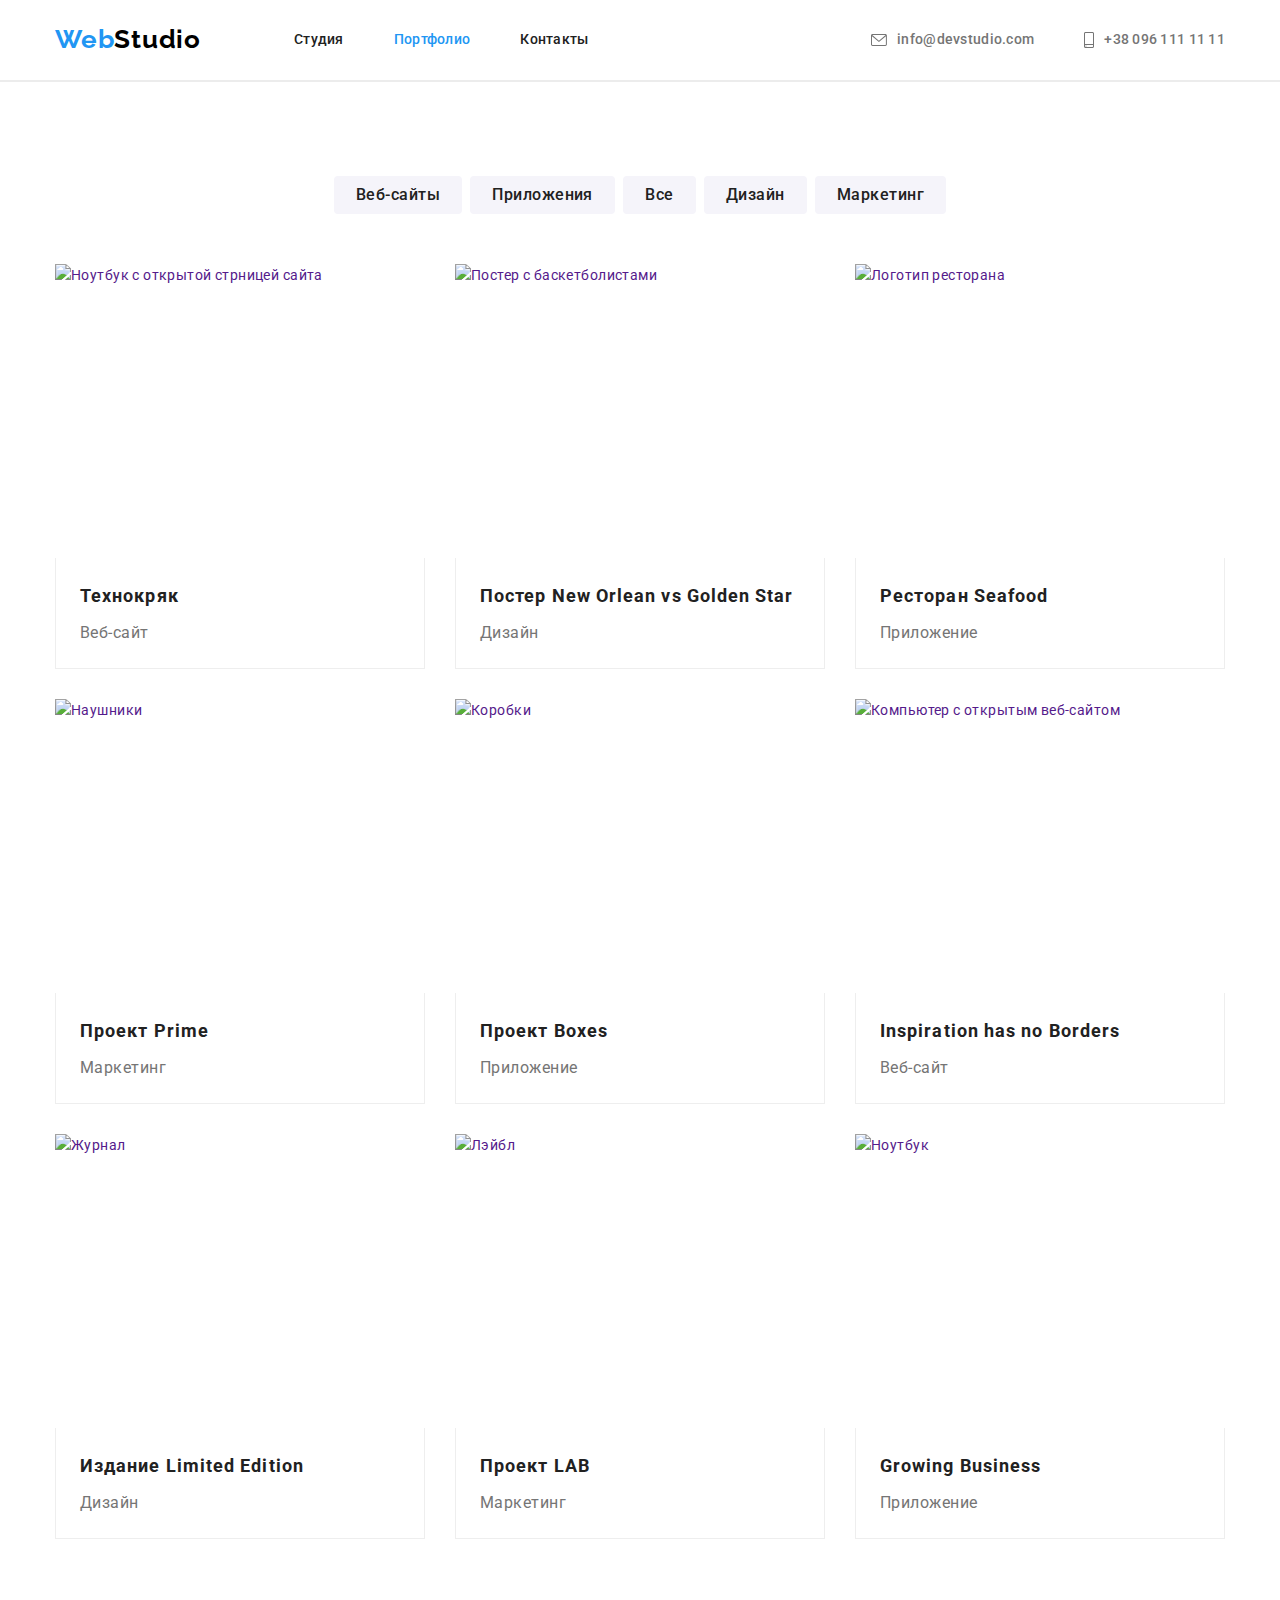
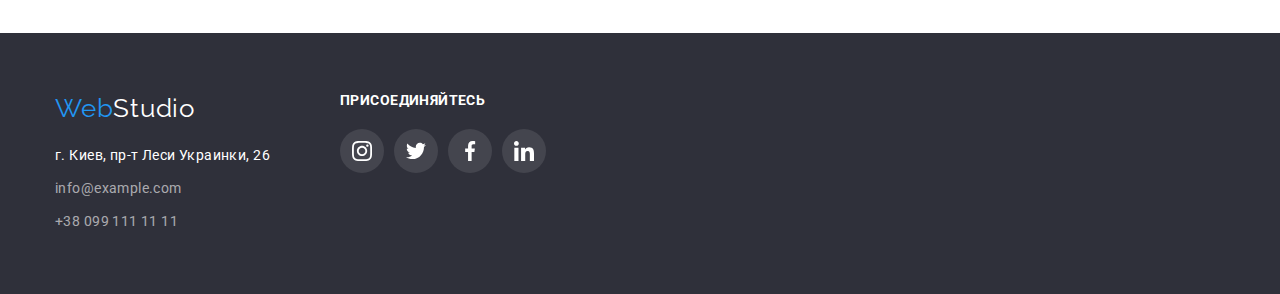
==== portfolio.html @ 52f89c38 "Home work4" ====
<!DOCTYPE html>
<html lang="ru">

<head>
    <link rel="stylesheet" href="./css/style.css">
    <meta charset="UTF-8">
    <meta http-equiv="X-UA-Compatible" content="IE=edge">
    <meta name="viewport" content="width=device-width, initial-scale=1.0">
    <title>Портфолио</title>
    <link rel="preconnect" href="https://fonts.googleapis.com">
    <link rel="preconnect" href="https://fonts.gstatic.com" crossorigin>
    <link href="https://fonts.googleapis.com/css2?family=Raleway:wght@700&family=Roboto:wght@400;500;700;900&display=swap"
        rel="stylesheet">
    <link rel="stylesheet" href="https://cdn.jsdelivr.net/npm/modern-normalize@1.1.0/modern-normalize.min.css">
    <link rel="stylesheet" href="./css/style.css">
</head>
<body>
    <header class="header">
        <div class="container">
        <a class="header-logo" href="./index.html" lang="en"> <span class="logo">Web</span>Studio</a>
        <nav class="nav">
            <ul class="nav-list">
                <li>
                    <a href="./index.html" class="nav-link ">Студия</a>
                </li>
                <li>
                    <a href="./portfolio.html" class="nav-link current">Портфолио</a>
                </li>
                <li>
                    <a href="" class="nav-link">Контакты</a>
                </li>
            </ul>
        </nav>
        <ul class="contacts">
            <li class="">
                <a href="mailto:info@devstudio.com" class="contact-list">
                    <svg class="contacts-icon-envelope">
                        <use href="./images/icons.svg#icon-envelope"></use>
                    </svg>
                    info@devstudio.com</a>
            </li>
            <li class="">
                <a href="tel:+380961111111" class="contact-list">
                    <svg class="contacts-icon-smartphone">
                        <use href="./images/icons.svg#icon-smartphone"></use>
                    </svg>
                    +38 096 111 11 11</a>
            </li>
        </ul>
        </div>
    </header>
    <main>
        <section class="portfolio-section">
            <div class="container">
            <h1 class="visually-hidden">Портфолио</h1>
            <ul class="button-list">
                <li class="item"><button type="button" class="button">Веб-сайты</button></li>
                <li class="item"><button type="button" class="button">Приложения</button></li>
                <li class="item"><button type="button" class="button">Все</button></li>
                <li class="item"><button type="button" class="button">Дизайн</button></li>
                <li class="item"><button type="button" class="button">Маркетинг</button></li> 
            </ul>
            <ul class="portfolio-list">
                <li class="portfolio-item">
                    <a class="portfolio-link" href="">
                        <img src="./images/portfolio/logo-site.jpg" alt="Ноутбук с открытой стрницей сайта" width="370" height="294"> 
                        <div class="portfolio-item-down">
                        <h2 class="portfolio-list-title">Технокряк</h2>
                        <p class="portfolio-description">Веб-сайт</p>
                        </div>
                    </a>
                </li>
                <li class="portfolio-item">
                    <a  class="portfolio-link" href="">
                        <img src="./images/portfolio/design-poster.jpg" alt="Постер с баскетболистами" width="370" height="294">
                        <div class="portfolio-item-down">
                        <h2 class="portfolio-list-title">Постер New Orlean vs Golden Star</h2>
                        <p class="portfolio-description">Дизайн</p>
                        </div>
                    </a>
                </li>
                <li class="portfolio-item">
                    <a  class="portfolio-link" href="">
                        <img src="./images/portfolio/application-restaurant.jpg" alt="Логотип ресторана" width="370" height="294">
                        <div class="portfolio-item-down">
                        <h2 class="portfolio-list-title">Ресторан Seafood</h2>
                        <p class="portfolio-description">Приложение</p>
                        </div>
                    </a>
                </li>
                <li class="portfolio-item">
                    <a  class="portfolio-link" href="">
                        <img src="./images/portfolio/project-prime.jpg" alt="Наушники" width="370" height="294">
                        <div class="portfolio-item-down">
                        <h2 class="portfolio-list-title">Проект Prime</h2>
                        <p class="portfolio-description">Маркетинг</p>
                        </div>
                    </a>
                </li>
                <li class="portfolio-item">
                    <a  class="portfolio-link" href="">
                        <img src="./images/portfolio/project-boxes.jpg" alt="Коробки" width="370" height="294">
                        <div class="portfolio-item-down">
                        <h2 class="portfolio-list-title">Проект Boxes</h2>
                        <p class="portfolio-description">Приложение</p>
                        </div>
                    </a>
                </li>
                <li class="portfolio-item">
                    <a  class="portfolio-link" href="">
                        <img src="./images/portfolio/website.jpg" alt="Компьютер с открытым веб-сайтом" width="370" height="294">
                        <div class="portfolio-item-down">
                        <h2 class="portfolio-list-title">Inspiration has no Borders</h2>
                        <p class="portfolio-description">Веб-сайт</p>
                        </div>
                    </a>
                </li>
                <li class="portfolio-item">
                    <a  class="portfolio-link" href="">
                        <img src="./images/portfolio/design-magazine.jpg" alt="Журнал" width="370" height="294">
                        <div class="portfolio-item-down">                        <h2 class="portfolio-list-title">Издание Limited Edition</h2>
                        <p class="portfolio-description">Дизайн</p>
                        </div>
                    </a>
                </li>
                <li class="portfolio-item">
                    <a  class="portfolio-link" href="">
                        <img src="./images/portfolio/marketing.jpg" alt="Лэйбл" width="370" height="294">
                        <div class="portfolio-item-down">                        <h2 class="portfolio-list-title">Проект LAB</h2>
                        <p class="portfolio-description">Маркетинг</p>
                        </div>        
                    </a>
                </li>
                <li class="portfolio-item">
                    <a  class="portfolio-link" href="">
                        <img src="./images/portfolio/application-for-busines.jpg" alt="Ноутбук" width="370" height="294">
                        <div class="portfolio-item-down">                        <h2 class="portfolio-list-title">Growing Business</h2>
                        <p class="portfolio-description">Приложение</p>
                        </div>
                    </a>
                </li>
            </ul>
            </div>
         </section>
    </main>
    <footer class="footer">
        <div class="container">
        <div class="footer-container">
            <div>
                <a href="./index.html" lang="en" class="footer-logo"><span class="logo">Web</span>Studio</a>
                <address><span class="adress">г. Киев, пр-т Леси Украинки, 26</span>
                    <ul class="footer-list">
                        <li>
                            <a href="mailto:info@example.com" class="footer-contacts">info@example.com</a>
                        </li>
                        <li>
                            <a href="tel:+380991111111" class="footer-contacts">+38 099 111 11 11</a>
                        </li>
                    </ul>
                </address>
            </div>
        
            <div class="footer-social-icon">
                <p>Присоединяйтесь</p>
                <ul class="social-icons-list">
                    <li class="social-icon-item">
                        <a href="" class="social-link-footer">
                            <svg width="20" height="20">
                                <use href="./images/icons.svg#icon-instagram"></use>
                            </svg>
                        </a>
        
                    </li>
                    <li class="social-icon-item">
                        <a href="" class="social-link-footer">
                            <svg width="20" height="20">
                                <use href="./images/icons.svg#icon-twitter"></use>
                            </svg>
                        </a>
                    </li>
                    <li class="social-icon-item">
                        <a href="" class="social-link-footer">
                            <svg width="20" height="20">
                                <use href="./images/icons.svg#icon-facebook"></use>
                            </svg>
                        </a>
                    </li>
                    <li class="social-icon-item">
                        <a href="" class="social-link-footer">
                            <svg width="20" height="20">
                                <use href="./images/icons.svg#icon-linkedin"></use>
                            </svg>
                        </a>
        
                    </li>
                </ul>
            </div>
        </div>
        </div>
    </footer>
</body>
</html>
---- css/style.css ----
:root {
  /* Шрифт */
  --main-font: 'Roboto', sans-serif;
  /* Цвет текста*/
  --primary-text-color: #757575;
  --title-text-colour: #212121;
  --accent-colour: #2196f3;
  /* Цвет фона акцент */
  --background: #2f303a;
}
body {
  font-family: var(--main-font);
  font-size: 14px;
  line-height: 1.71;
  letter-spacing: 0.03em;
  color: var(--primary-text-color);
  background-color: #fff;
}
img {
  display: block;
}

h1,
h2,
h3,
h4,
h5,
h6,
p,
ul {
  margin: 0;
}
.container {
  width: 1200px;
  margin-left: auto;
  margin-right: auto;
  padding-left: 15px;
  padding-right: 15px;
}
.section {
  padding-top: 94px;
  padding-bottom: 94px;
}
.visually-hidden {
  position: absolute;
  white-space: nowrap;
  width: 1px;
  height: 1px;
  overflow: hidden;
  border: 0;
  padding: 0;
  clip: rect(0 0 0 0);
  clip-path: inset(50%);
  margin: -1px;
}

.nav-list,
.contacts,
.features-list,
.work-list,
.team-list,
.footer-list,
.portfolio-list,
.button-list,
.clients-list,
.social-icons-list {
  list-style: none;
  padding: 0;
}
.header-logo,
.nav-link,
.contact-list,
.footer-logo,
.footer-contacts {
  text-decoration: none;
}
/*Шапка*/
.header {
  border-bottom-width: 2px;
  border-bottom-style: solid;
  border-bottom-color: #ececec;
}
.header .container {
  display: flex;
  align-items: center;
}
.nav-list {
  display: flex;
}
.nav-list li:not(:last-child) {
  margin-right: 50px;
}
.contacts li:last-child {
  margin-left: 50px;
}

.header-logo {
  display: inline-block;
  padding-left: 0;
  padding-top: 24px;
  padding-bottom: 25px;
  margin-right: 93px;

  font-family: Raleway;
  font-weight: 700;
  font-size: 26px;
  line-height: 1.19;
  letter-spacing: 0.03em;
  color: #000000;
}
.logo {
  color: var(--accent-colour);
}
.nav-link,
.contact-list {
  display: inline-block;
  padding-top: 32px;
  padding-bottom: 32px;

  font-weight: 500;
  font-size: 14px;
  line-height: 1.14;
  letter-spacing: 0.02em;
  color: var(--title-text-colour);
}

.nav-link.current {
  color: var(--accent-colour);
}
.contacts {
  display: flex;
  margin-left: auto;
  align-items: center;
}

.contact-list {
  color: var(--primary-text-color);
  fill: #757575;
  display: flex;
  align-items: center;
}

.contacts-icon-envelope {
  margin-right: 10px;
  width: 16px;
  height: 12px;
}
.contacts-icon-smartphone {
  margin-right: 10px;
  width: 10px;
  height: 16px;
}
.contact-list:hover,
.contact-list:focus,
.nav-link:hover,
.nav-link:focus,
.footer-contacts:hover,
.footer-contacts:focus {
  color: var(--accent-colour);
  fill: var(--accent-colour);
}
.contacts-icon-envelope:hover,
.contacts-icon-envelope:focus {
  fill: var(--accent-colour);
}
/*Герой*/

.hero {
  background-color: var(--background);
  padding-top: 200px;
  padding-bottom: 200px;
}

.overlay {
  max-width: 1600px;
  margin-left: auto;
  margin-right: auto;
  background-image: linear-gradient(rgba(47, 48, 58, 0.4), rgba(47, 48, 58, 0.4)),
    url(../images/hero.jpg);
  background-repeat: no-repeat;
  background-position: center;
  background-size: cover;
}
.hero-title {
  font-weight: 900;
  font-size: 44px;
  line-height: 1.36;
  text-align: center;
  max-width: 696px;
  letter-spacing: 0.06em;
  text-transform: uppercase;
  color: #ffffff;
  margin-bottom: 30px;
  margin-left: auto;
  margin-right: auto;
}

.button-hero {
  display: block;
  padding-top: 10px;
  padding-bottom: 10px;
  padding-left: 32px;
  padding-right: 32px;

  border-radius: 4px;
  border: none;

  min-width: 200px;
  min-height: 50px;
  font-weight: 700;
  font-size: 16px;
  text-align: center;
  line-height: 1.88;
  color: #ffffff;
  background-color: var(--accent-colour);
  box-shadow: 0px 4px 4px rgba(0, 0, 0, 0.15);
  cursor: pointer;

  margin-left: auto;
  margin-right: auto;
}
.button-hero:hover,
.button-hero:focus {
  background-color: #188ce8;
}
/*Особенности*/
.features {
  padding-top: 94px;
}
.features-list {
  display: flex;
}
.features-list li {
  width: 270px;
}
.features-list li:not(:last-child) {
  margin-right: 30px;
}
.features-icons {
  width: 270px;
  height: 120px;
  background-color: #f5f4f4;
  border-radius: 4px;
  padding: 25px 100px;
}
.features-icon {
  width: 70px;
  height: 70px;
}
.features-list-title {
  font-weight: 700;
  font-size: 14px;
  line-height: 1.14;
  letter-spacing: 0.03em;
  text-transform: uppercase;
  color: var(--title-text-colour);
  margin-bottom: 10px;
  margin-top: 30px;
}
.features-description {
  font-size: 14px;
  line-height: 1.71;
  letter-spacing: 0.03em;
  color: var(--primary-text-color);
}

/*Чем мы занимаемся*/
.work-title,
.team-title,
.clients-title {
  font-weight: 700;
  font-size: 36px;
  line-height: 1.17;
  text-align: center;
  letter-spacing: 0.03em;
  color: var(--title-text-colour);
  margin-bottom: 50px;
}
.work-list {
  display: flex;
}
.work-list li:not(:last-child) {
  margin-right: 30px;
}
/*Наша команда*/
.team {
  background-color: #f5f4fa;
}
.team-list {
  display: flex;
  background-color: #fff;
}
.team-list .team-list-item {
  width: 270px;
  box-shadow: 0px 1px 3px rgba(0, 0, 0, 0.12), 0px 1px 1px rgba(0, 0, 0, 0.14),
    0px 2px 1px rgba(0, 0, 0, 0.2);
  border-radius: 0px 0px 4px 4px;
}
.team-list .team-list-item:not(:last-child) {
  margin-right: 30px;
}
.team-descriptional {
  padding-top: 30px;
  padding-left: 32px;
  padding-right: 32px;
  padding-bottom: 30px;
}
.team-member {
  font-weight: 500;
  font-size: 16px;
  line-height: 1.19;
  text-align: center;
  letter-spacing: 0.03em;
  color: var(--title-text-colour);
  margin-bottom: 10px;
}
.team-profession {
  font-size: 16px;
  line-height: 1.19;
  text-align: center;
  letter-spacing: 0.03em;
  color: var(--primary-text-color);

  margin-bottom: 16px;
}

.social-icons-list {
  display: flex;
  flex-direction: row;
  align-items: center;
  margin-right: -10px;
}

.social-link:hover,
.social-link:focus {
  background-color: var(--accent-colour);
  fill: #fff;
}
.social-link {
  display: flex;
  align-items: center;
  justify-content: center;
  width: 44px;
  height: 44px;
  border-radius: 50%;
  fill: #afb1b8;
  background-color: #fff;
}
.social-icon-item {
  margin-right: 10px;
}
/*Постоянные клиенты*/
.clients {
  padding-top: 94px;
  padding-bottom: 94px;
}
.clients-title {
  margin-bottom: 50px;
}
.clients-list {
  display: flex;
  margin-right: -30px;
}
.client-item {
  fill: #afb1b8;
  padding: 16px 32px;
  border: 1px solid #afb1b8;
  border-radius: 4px;
  width: 170px;
  height: 92px;
  margin-right: 30px;
}
.client-item:hover,
.client-item:focus {
  border-color: var(--accent-colour);
}
.client-icon {
  width: 106px;
  height: 60px;
  fill: #afb1b8;
}
.client-icon:hover,
.client-icon:focus {
  fill: var(--accent-colour);
}
/*Подвал*/
.footer {
  background-color: var(--background);
  padding-top: 60px;
  padding-bottom: 60px;
}
.footer-container {
  display: flex;
  flex-direction: row;
}
.footer-container div:first-child {
  margin-right: 70px;
}
.footer-logo {
  display: inline-block;
  margin-bottom: 20px;

  font-family: Raleway;
  font-weight: 700px;
  font-size: 26px;
  line-height: 1.19;
  letter-spacing: 0.03em;
  color: #ffffff;
}

.adress {
  display: inline-block;
  margin-bottom: 9px;

  font-style: normal;
  font-size: 14px;
  line-height: 1.71;
  letter-spacing: 0.03em;
  color: #ffffff;
}
.footer-contacts {
  font-style: normal;
  font-size: 14px;
  line-height: 1.71;
  letter-spacing: 0.03em;
  color: rgba(255, 255, 255, 0.6);
}
.footer-list li:not(:last-child) {
  margin-bottom: 9px;
}
.footer-social-icon p {
  margin-bottom: 20px;

  font-weight: 700;
  font-size: 14px;
  line-height: 1.14;
  letter-spacing: 0.03em;
  text-transform: uppercase;
  color: #ffffff;
}
.social-link-footer:hover,
.social-link-footer:focus {
  background-color: var(--accent-colour);
  fill: #fff;
}
.social-link-footer {
  display: flex;
  align-items: center;
  justify-content: center;
  width: 44px;
  height: 44px;
  border-radius: 50%;
  fill: #fff;
  background-color: rgba(255, 255, 255, 0.1);
}

/*Портфолио*/
.portfolio-section {
  padding-top: 94px;
  padding-bottom: 94px;
}

.button-list {
  display: flex;
  margin-bottom: 50px;
  justify-content: center;
}
.button-list > .item:not(:last-child) {
  margin-right: 8px;
}
.button {
  display: inline-block;
  padding-top: 6px;
  padding-bottom: 6px;
  padding-left: 22px;
  padding-right: 22px;

  border-radius: 4px;
  border: none;
  cursor: pointer;

  min-width: 73px;
  font-weight: 500;
  font-size: 16px;
  line-height: 1.63;
  text-align: center;
  letter-spacing: 0.03em;
  color: var(--title-text-colour);
  background-color: #f5f4fa;
}
.button:hover,
.button:focus {
  color: #ffffff;
  background-color: var(--accent-colour);
  box-shadow: 0px 3px 1px rgba(0, 0, 0, 0.1), 0px 1px 2px rgba(0, 0, 0, 0.08),
    0px 2px 2px rgba(0, 0, 0, 0.12);
}

/* Примеры работ*/
.portfolio-list {
  display: flex;
  flex-wrap: wrap;
}
.portfolio-list li {
  width: 370px;
}
.portfolio-item-down {
  border: 1px solid #eeeeee;
  border-top: none;
  padding-top: 20px;
  padding-bottom: 20px;
  padding-left: 24px;
  padding-right: 24px;
}
.portfolio-item {
  margin-right: 30px;
  margin-bottom: 30px;
}
.portfolio-item:hover,
.portfolio-item:focus {
  box-shadow: 0px 1px 1px rgba(0, 0, 0, 0.12), 0px 4px 4px rgba(0, 0, 0, 0.06),
    1px 4px 6px rgba(0, 0, 0, 0.16);
}
.portfolio-item:nth-child(3n) {
  margin-right: 0;
}
.portfolio-item:nth-last-child(-n + 3) {
  margin-bottom: 0;
}
.portfolio-link {
  text-decoration: none;
}
.portfolio-list-title {
  display: inline-block;
  font-weight: 700;
  font-size: 18px;
  line-height: 2;
  letter-spacing: 0.06em;
  color: var(--title-text-colour);
  margin-bottom: 4px;
}
.portfolio-description {
  font-size: 16px;
  line-height: 1.88;
  letter-spacing: 0.03em;
  color: var(--primary-text-color);
}
---- css/style.css ----
:root {
  /* Шрифт */
  --main-font: 'Roboto', sans-serif;
  /* Цвет текста*/
  --primary-text-color: #757575;
  --title-text-colour: #212121;
  --accent-colour: #2196f3;
  /* Цвет фона акцент */
  --background: #2f303a;
}
body {
  font-family: var(--main-font);
  font-size: 14px;
  line-height: 1.71;
  letter-spacing: 0.03em;
  color: var(--primary-text-color);
  background-color: #fff;
}
img {
  display: block;
}

h1,
h2,
h3,
h4,
h5,
h6,
p,
ul {
  margin: 0;
}
.container {
  width: 1200px;
  margin-left: auto;
  margin-right: auto;
  padding-left: 15px;
  padding-right: 15px;
}
.section {
  padding-top: 94px;
  padding-bottom: 94px;
}
.visually-hidden {
  position: absolute;
  white-space: nowrap;
  width: 1px;
  height: 1px;
  overflow: hidden;
  border: 0;
  padding: 0;
  clip: rect(0 0 0 0);
  clip-path: inset(50%);
  margin: -1px;
}

.nav-list,
.contacts,
.features-list,
.work-list,
.team-list,
.footer-list,
.portfolio-list,
.button-list,
.clients-list,
.social-icons-list {
  list-style: none;
  padding: 0;
}
.header-logo,
.nav-link,
.contact-list,
.footer-logo,
.footer-contacts {
  text-decoration: none;
}
/*Шапка*/
.header {
  border-bottom-width: 2px;
  border-bottom-style: solid;
  border-bottom-color: #ececec;
}
.header .container {
  display: flex;
  align-items: center;
}
.nav-list {
  display: flex;
}
.nav-list li:not(:last-child) {
  margin-right: 50px;
}
.contacts li:last-child {
  margin-left: 50px;
}

.header-logo {
  display: inline-block;
  padding-left: 0;
  padding-top: 24px;
  padding-bottom: 25px;
  margin-right: 93px;

  font-family: Raleway;
  font-weight: 700;
  font-size: 26px;
  line-height: 1.19;
  letter-spacing: 0.03em;
  color: #000000;
}
.logo {
  color: var(--accent-colour);
}
.nav-link,
.contact-list {
  display: inline-block;
  padding-top: 32px;
  padding-bottom: 32px;

  font-weight: 500;
  font-size: 14px;
  line-height: 1.14;
  letter-spacing: 0.02em;
  color: var(--title-text-colour);
}

.nav-link.current {
  color: var(--accent-colour);
}
.contacts {
  display: flex;
  margin-left: auto;
  align-items: center;
}

.contact-list {
  color: var(--primary-text-color);
  fill: #757575;
  display: flex;
  align-items: center;
}

.contacts-icon-envelope {
  margin-right: 10px;
  width: 16px;
  height: 12px;
}
.contacts-icon-smartphone {
  margin-right: 10px;
  width: 10px;
  height: 16px;
}
.contact-list:hover,
.contact-list:focus,
.nav-link:hover,
.nav-link:focus,
.footer-contacts:hover,
.footer-contacts:focus {
  color: var(--accent-colour);
  fill: var(--accent-colour);
}
.contacts-icon-envelope:hover,
.contacts-icon-envelope:focus {
  fill: var(--accent-colour);
}
/*Герой*/

.hero {
  background-color: var(--background);
  padding-top: 200px;
  padding-bottom: 200px;
}

.overlay {
  max-width: 1600px;
  margin-left: auto;
  margin-right: auto;
  background-image: linear-gradient(rgba(47, 48, 58, 0.4), rgba(47, 48, 58, 0.4)),
    url(../images/hero.jpg);
  background-repeat: no-repeat;
  background-position: center;
  background-size: cover;
}
.hero-title {
  font-weight: 900;
  font-size: 44px;
  line-height: 1.36;
  text-align: center;
  max-width: 696px;
  letter-spacing: 0.06em;
  text-transform: uppercase;
  color: #ffffff;
  margin-bottom: 30px;
  margin-left: auto;
  margin-right: auto;
}

.button-hero {
  display: block;
  padding-top: 10px;
  padding-bottom: 10px;
  padding-left: 32px;
  padding-right: 32px;

  border-radius: 4px;
  border: none;

  min-width: 200px;
  min-height: 50px;
  font-weight: 700;
  font-size: 16px;
  text-align: center;
  line-height: 1.88;
  color: #ffffff;
  background-color: var(--accent-colour);
  box-shadow: 0px 4px 4px rgba(0, 0, 0, 0.15);
  cursor: pointer;

  margin-left: auto;
  margin-right: auto;
}
.button-hero:hover,
.button-hero:focus {
  background-color: #188ce8;
}
/*Особенности*/
.features {
  padding-top: 94px;
}
.features-list {
  display: flex;
}
.features-list li {
  width: 270px;
}
.features-list li:not(:last-child) {
  margin-right: 30px;
}
.features-icons {
  width: 270px;
  height: 120px;
  background-color: #f5f4f4;
  border-radius: 4px;
  padding: 25px 100px;
}
.features-icon {
  width: 70px;
  height: 70px;
}
.features-list-title {
  font-weight: 700;
  font-size: 14px;
  line-height: 1.14;
  letter-spacing: 0.03em;
  text-transform: uppercase;
  color: var(--title-text-colour);
  margin-bottom: 10px;
  margin-top: 30px;
}
.features-description {
  font-size: 14px;
  line-height: 1.71;
  letter-spacing: 0.03em;
  color: var(--primary-text-color);
}

/*Чем мы занимаемся*/
.work-title,
.team-title,
.clients-title {
  font-weight: 700;
  font-size: 36px;
  line-height: 1.17;
  text-align: center;
  letter-spacing: 0.03em;
  color: var(--title-text-colour);
  margin-bottom: 50px;
}
.work-list {
  display: flex;
}
.work-list li:not(:last-child) {
  margin-right: 30px;
}
/*Наша команда*/
.team {
  background-color: #f5f4fa;
}
.team-list {
  display: flex;
  background-color: #fff;
}
.team-list .team-list-item {
  width: 270px;
  box-shadow: 0px 1px 3px rgba(0, 0, 0, 0.12), 0px 1px 1px rgba(0, 0, 0, 0.14),
    0px 2px 1px rgba(0, 0, 0, 0.2);
  border-radius: 0px 0px 4px 4px;
}
.team-list .team-list-item:not(:last-child) {
  margin-right: 30px;
}
.team-descriptional {
  padding-top: 30px;
  padding-left: 32px;
  padding-right: 32px;
  padding-bottom: 30px;
}
.team-member {
  font-weight: 500;
  font-size: 16px;
  line-height: 1.19;
  text-align: center;
  letter-spacing: 0.03em;
  color: var(--title-text-colour);
  margin-bottom: 10px;
}
.team-profession {
  font-size: 16px;
  line-height: 1.19;
  text-align: center;
  letter-spacing: 0.03em;
  color: var(--primary-text-color);

  margin-bottom: 16px;
}

.social-icons-list {
  display: flex;
  flex-direction: row;
  align-items: center;
  margin-right: -10px;
}

.social-link:hover,
.social-link:focus {
  background-color: var(--accent-colour);
  fill: #fff;
}
.social-link {
  display: flex;
  align-items: center;
  justify-content: center;
  width: 44px;
  height: 44px;
  border-radius: 50%;
  fill: #afb1b8;
  background-color: #fff;
}
.social-icon-item {
  margin-right: 10px;
}
/*Постоянные клиенты*/
.clients {
  padding-top: 94px;
  padding-bottom: 94px;
}
.clients-title {
  margin-bottom: 50px;
}
.clients-list {
  display: flex;
  margin-right: -30px;
}
.client-item {
  fill: #afb1b8;
  padding: 16px 32px;
  border: 1px solid #afb1b8;
  border-radius: 4px;
  width: 170px;
  height: 92px;
  margin-right: 30px;
}
.client-item:hover,
.client-item:focus {
  border-color: var(--accent-colour);
}
.client-icon {
  width: 106px;
  height: 60px;
  fill: #afb1b8;
}
.client-icon:hover,
.client-icon:focus {
  fill: var(--accent-colour);
}
/*Подвал*/
.footer {
  background-color: var(--background);
  padding-top: 60px;
  padding-bottom: 60px;
}
.footer-container {
  display: flex;
  flex-direction: row;
}
.footer-container div:first-child {
  margin-right: 70px;
}
.footer-logo {
  display: inline-block;
  margin-bottom: 20px;

  font-family: Raleway;
  font-weight: 700px;
  font-size: 26px;
  line-height: 1.19;
  letter-spacing: 0.03em;
  color: #ffffff;
}

.adress {
  display: inline-block;
  margin-bottom: 9px;

  font-style: normal;
  font-size: 14px;
  line-height: 1.71;
  letter-spacing: 0.03em;
  color: #ffffff;
}
.footer-contacts {
  font-style: normal;
  font-size: 14px;
  line-height: 1.71;
  letter-spacing: 0.03em;
  color: rgba(255, 255, 255, 0.6);
}
.footer-list li:not(:last-child) {
  margin-bottom: 9px;
}
.footer-social-icon p {
  margin-bottom: 20px;

  font-weight: 700;
  font-size: 14px;
  line-height: 1.14;
  letter-spacing: 0.03em;
  text-transform: uppercase;
  color: #ffffff;
}
.social-link-footer:hover,
.social-link-footer:focus {
  background-color: var(--accent-colour);
  fill: #fff;
}
.social-link-footer {
  display: flex;
  align-items: center;
  justify-content: center;
  width: 44px;
  height: 44px;
  border-radius: 50%;
  fill: #fff;
  background-color: rgba(255, 255, 255, 0.1);
}

/*Портфолио*/
.portfolio-section {
  padding-top: 94px;
  padding-bottom: 94px;
}

.button-list {
  display: flex;
  margin-bottom: 50px;
  justify-content: center;
}
.button-list > .item:not(:last-child) {
  margin-right: 8px;
}
.button {
  display: inline-block;
  padding-top: 6px;
  padding-bottom: 6px;
  padding-left: 22px;
  padding-right: 22px;

  border-radius: 4px;
  border: none;
  cursor: pointer;

  min-width: 73px;
  font-weight: 500;
  font-size: 16px;
  line-height: 1.63;
  text-align: center;
  letter-spacing: 0.03em;
  color: var(--title-text-colour);
  background-color: #f5f4fa;
}
.button:hover,
.button:focus {
  color: #ffffff;
  background-color: var(--accent-colour);
  box-shadow: 0px 3px 1px rgba(0, 0, 0, 0.1), 0px 1px 2px rgba(0, 0, 0, 0.08),
    0px 2px 2px rgba(0, 0, 0, 0.12);
}

/* Примеры работ*/
.portfolio-list {
  display: flex;
  flex-wrap: wrap;
}
.portfolio-list li {
  width: 370px;
}
.portfolio-item-down {
  border: 1px solid #eeeeee;
  border-top: none;
  padding-top: 20px;
  padding-bottom: 20px;
  padding-left: 24px;
  padding-right: 24px;
}
.portfolio-item {
  margin-right: 30px;
  margin-bottom: 30px;
}
.portfolio-item:hover,
.portfolio-item:focus {
  box-shadow: 0px 1px 1px rgba(0, 0, 0, 0.12), 0px 4px 4px rgba(0, 0, 0, 0.06),
    1px 4px 6px rgba(0, 0, 0, 0.16);
}
.portfolio-item:nth-child(3n) {
  margin-right: 0;
}
.portfolio-item:nth-last-child(-n + 3) {
  margin-bottom: 0;
}
.portfolio-link {
  text-decoration: none;
}
.portfolio-list-title {
  display: inline-block;
  font-weight: 700;
  font-size: 18px;
  line-height: 2;
  letter-spacing: 0.06em;
  color: var(--title-text-colour);
  margin-bottom: 4px;
}
.portfolio-description {
  font-size: 16px;
  line-height: 1.88;
  letter-spacing: 0.03em;
  color: var(--primary-text-color);
}
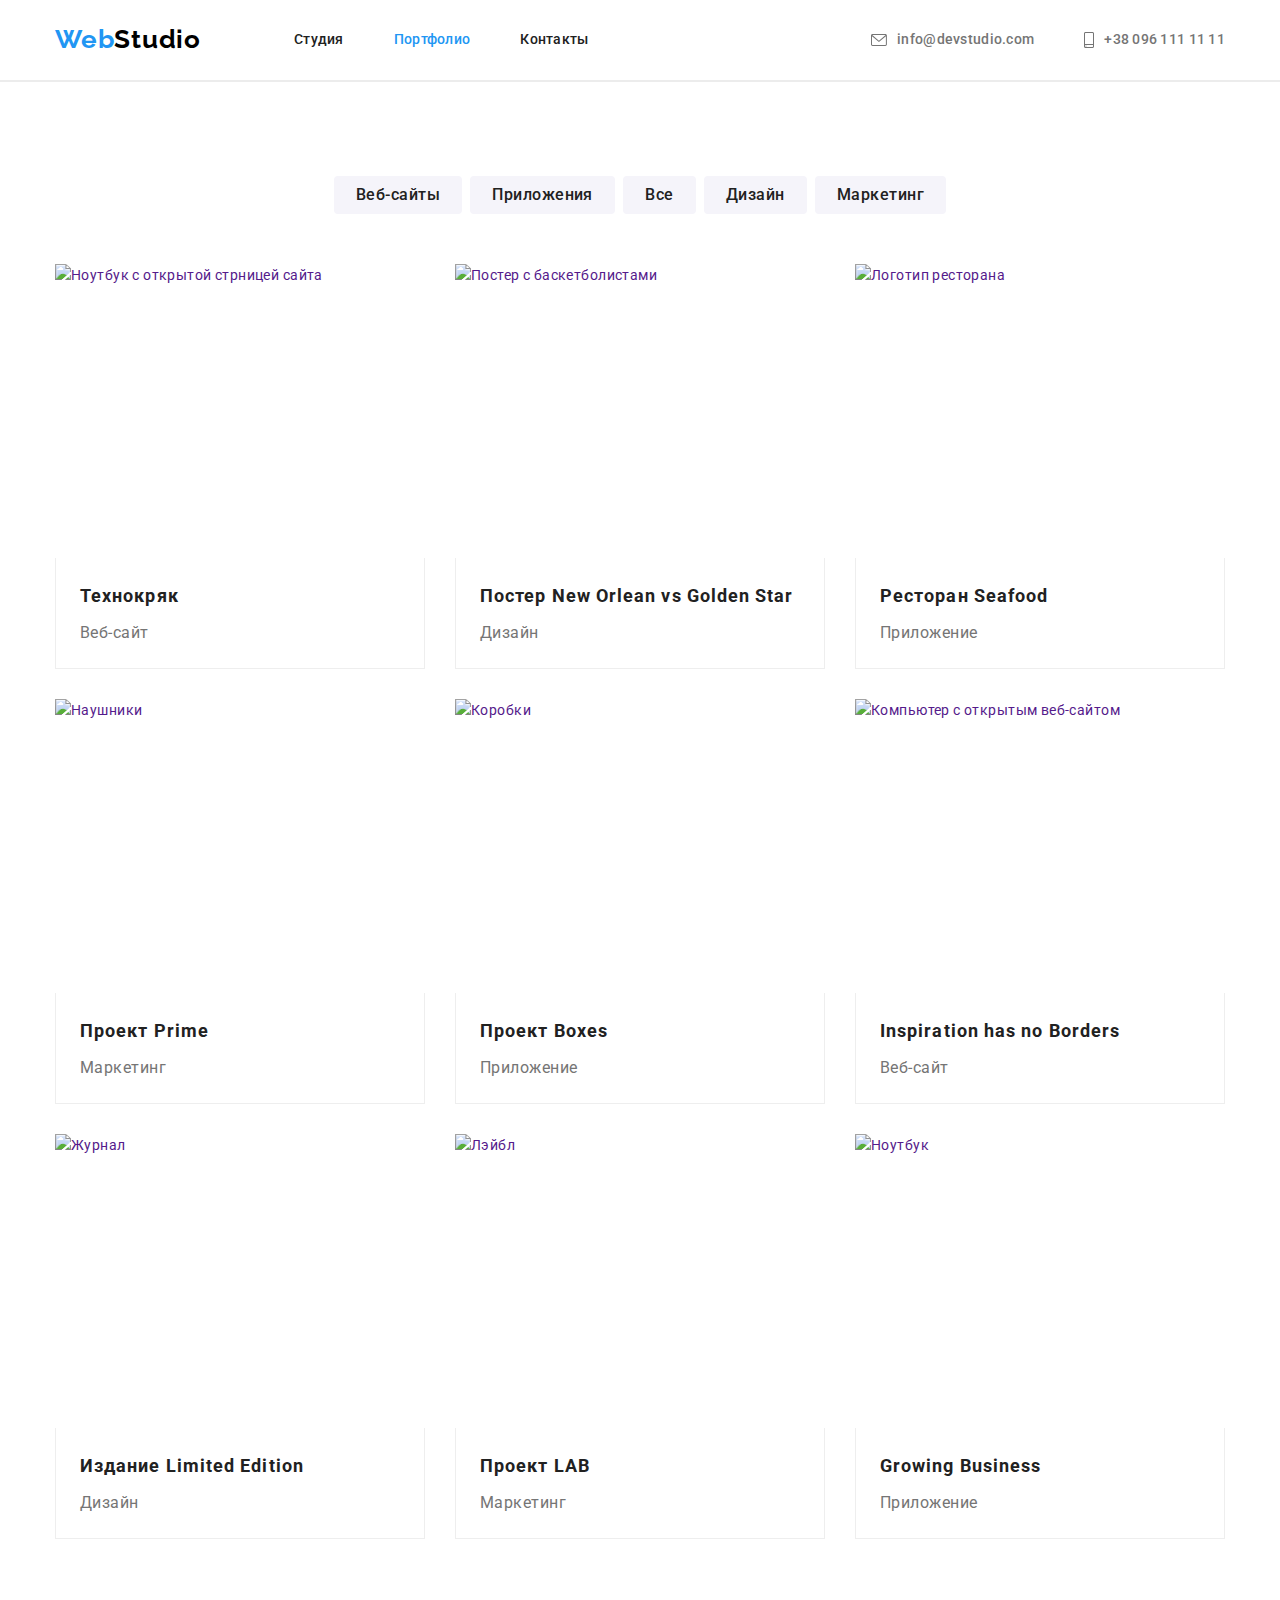
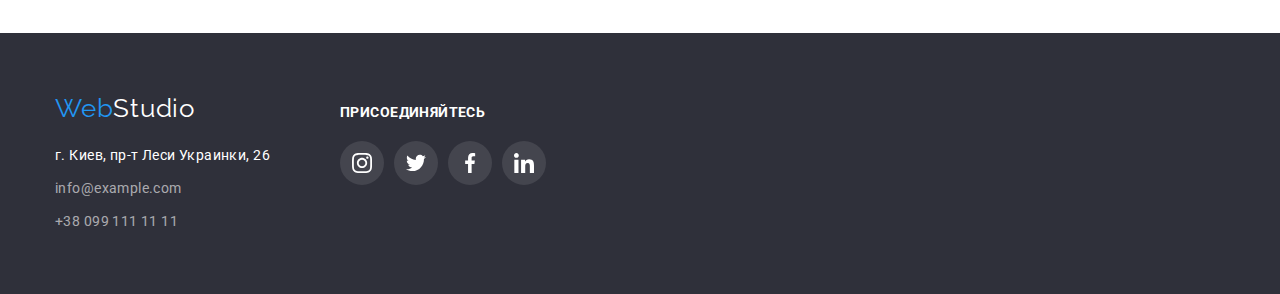
==== commit 4db44097: "Rework" ====
--- a/portfolio.html
+++ b/portfolio.html
@@ -144,8 +144,7 @@
          </section>
     </main>
     <footer class="footer">
-        <div class="container">
-        <div class="footer-container">
+        <div class="container card">
             <div>
                 <a href="./index.html" lang="en" class="footer-logo"><span class="logo">Web</span>Studio</a>
                 <address><span class="adress">г. Киев, пр-т Леси Украинки, 26</span>
@@ -196,7 +195,6 @@
                 </ul>
             </div>
         </div>
-        </div>
     </footer>
 </body>
 </html>--- a/css/style.css
+++ b/css/style.css
@@ -288,7 +288,6 @@
 }
 .team-list {
   display: flex;
-  background-color: #fff;
 }
 .team-list .team-list-item {
   width: 270px;
@@ -304,6 +303,7 @@
   padding-left: 32px;
   padding-right: 32px;
   padding-bottom: 30px;
+  background-color: #fff;
 }
 .team-member {
   font-weight: 500;
@@ -361,39 +361,37 @@
   display: flex;
   margin-right: -30px;
 }
-.client-item {
+.clients-list li {
+  margin-right: 30px;
+}
+.client-link {
   fill: #afb1b8;
-  padding: 16px 32px;
   border: 1px solid #afb1b8;
   border-radius: 4px;
   width: 170px;
   height: 92px;
-  margin-right: 30px;
-}
-.client-item:hover,
-.client-item:focus {
+  display: flex;
+  align-items: center;
+  justify-content: center;
+}
+.client-link:hover,
+.client-link:focus {
   border-color: var(--accent-colour);
-}
-.client-icon {
-  width: 106px;
-  height: 60px;
-  fill: #afb1b8;
-}
-.client-icon:hover,
-.client-icon:focus {
   fill: var(--accent-colour);
 }
+
 /*Подвал*/
 .footer {
   background-color: var(--background);
   padding-top: 60px;
   padding-bottom: 60px;
 }
-.footer-container {
+.card {
   display: flex;
   flex-direction: row;
-}
-.footer-container div:first-child {
+  align-items: baseline;
+}
+.card div:first-child {
   margin-right: 70px;
 }
 .footer-logo {
@@ -516,8 +514,8 @@
   margin-right: 30px;
   margin-bottom: 30px;
 }
-.portfolio-item:hover,
-.portfolio-item:focus {
+.portfolio-link:hover,
+.portfolio-link:focus {
   box-shadow: 0px 1px 1px rgba(0, 0, 0, 0.12), 0px 4px 4px rgba(0, 0, 0, 0.06),
     1px 4px 6px rgba(0, 0, 0, 0.16);
 }
@@ -528,6 +526,7 @@
   margin-bottom: 0;
 }
 .portfolio-link {
+  display: block;
   text-decoration: none;
 }
 .portfolio-list-title {
--- a/css/style.css
+++ b/css/style.css
@@ -288,7 +288,6 @@
 }
 .team-list {
   display: flex;
-  background-color: #fff;
 }
 .team-list .team-list-item {
   width: 270px;
@@ -304,6 +303,7 @@
   padding-left: 32px;
   padding-right: 32px;
   padding-bottom: 30px;
+  background-color: #fff;
 }
 .team-member {
   font-weight: 500;
@@ -361,39 +361,37 @@
   display: flex;
   margin-right: -30px;
 }
-.client-item {
+.clients-list li {
+  margin-right: 30px;
+}
+.client-link {
   fill: #afb1b8;
-  padding: 16px 32px;
   border: 1px solid #afb1b8;
   border-radius: 4px;
   width: 170px;
   height: 92px;
-  margin-right: 30px;
-}
-.client-item:hover,
-.client-item:focus {
+  display: flex;
+  align-items: center;
+  justify-content: center;
+}
+.client-link:hover,
+.client-link:focus {
   border-color: var(--accent-colour);
-}
-.client-icon {
-  width: 106px;
-  height: 60px;
-  fill: #afb1b8;
-}
-.client-icon:hover,
-.client-icon:focus {
   fill: var(--accent-colour);
 }
+
 /*Подвал*/
 .footer {
   background-color: var(--background);
   padding-top: 60px;
   padding-bottom: 60px;
 }
-.footer-container {
+.card {
   display: flex;
   flex-direction: row;
-}
-.footer-container div:first-child {
+  align-items: baseline;
+}
+.card div:first-child {
   margin-right: 70px;
 }
 .footer-logo {
@@ -516,8 +514,8 @@
   margin-right: 30px;
   margin-bottom: 30px;
 }
-.portfolio-item:hover,
-.portfolio-item:focus {
+.portfolio-link:hover,
+.portfolio-link:focus {
   box-shadow: 0px 1px 1px rgba(0, 0, 0, 0.12), 0px 4px 4px rgba(0, 0, 0, 0.06),
     1px 4px 6px rgba(0, 0, 0, 0.16);
 }
@@ -528,6 +526,7 @@
   margin-bottom: 0;
 }
 .portfolio-link {
+  display: block;
   text-decoration: none;
 }
 .portfolio-list-title {
